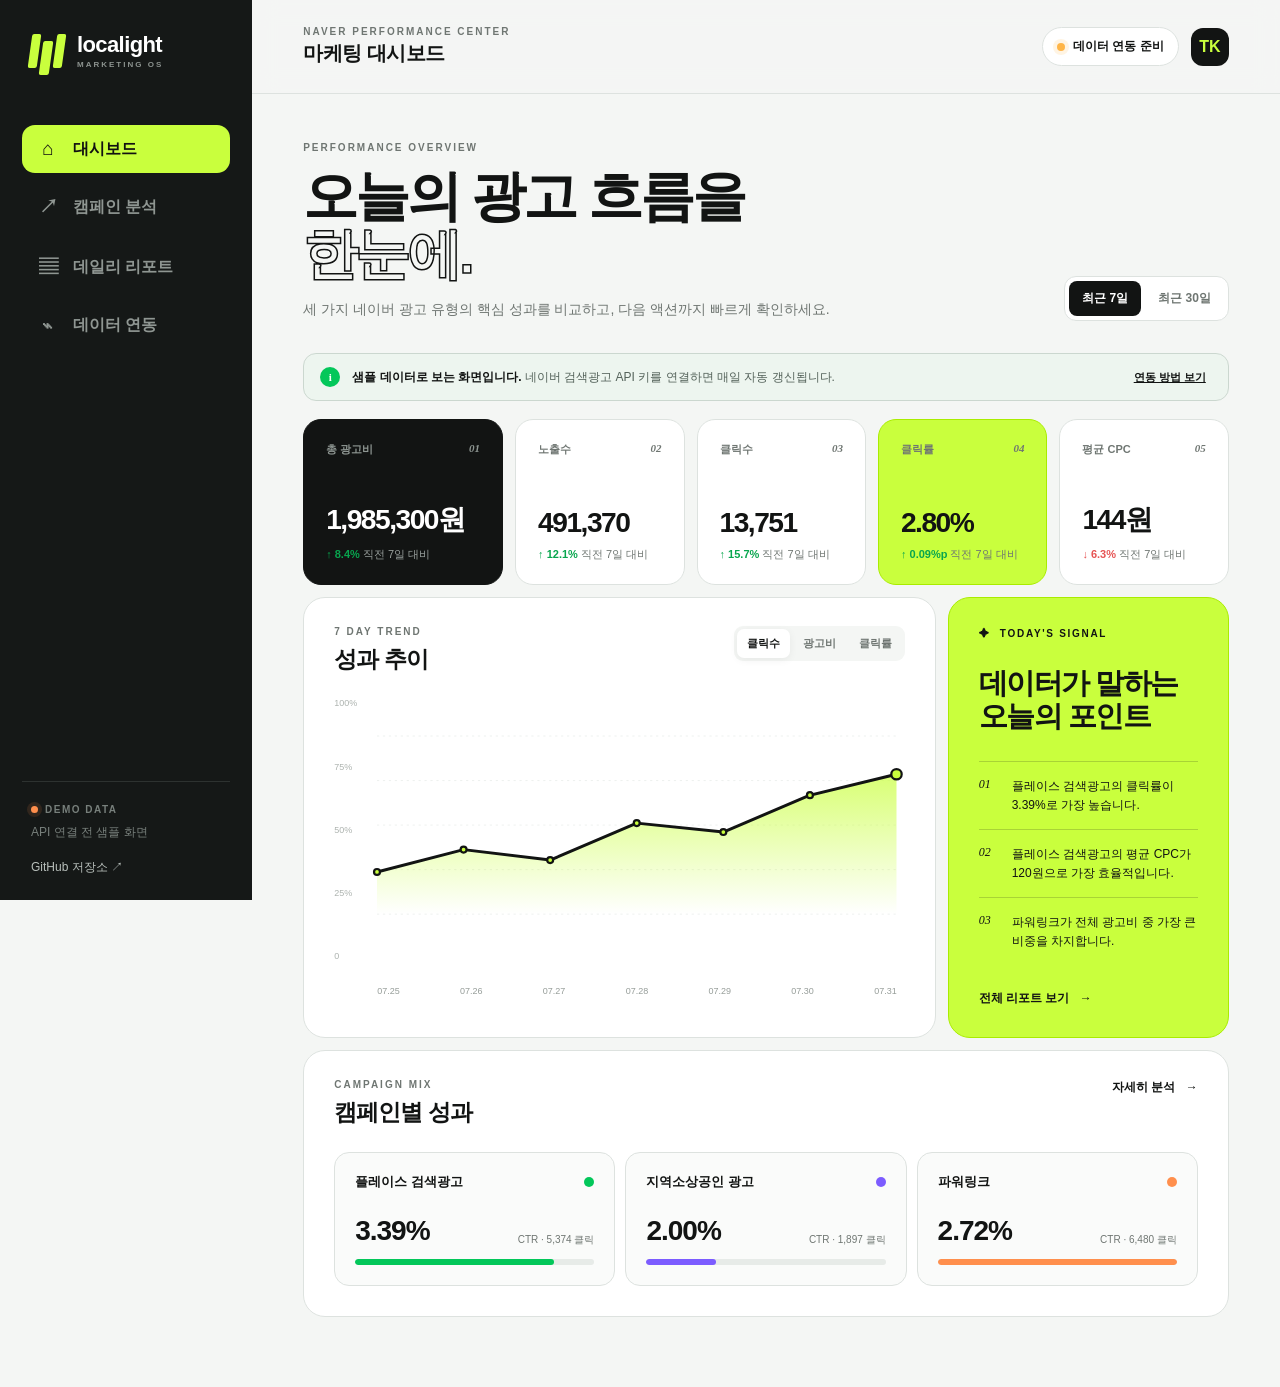
==== legacy-dashboard/index.html @ 64d6b1f2 "chore: deploy dashboard updates" ====
<!doctype html>
<html lang="ko">
<head>
  <meta charset="utf-8">
  <meta name="viewport" content="width=device-width, initial-scale=1">
  <meta name="description" content="네이버 검색광고 성과를 한눈에 분석하는 마케팅 대시보드">
  <title>Localight · 네이버 마케팅 대시보드</title>
  <base href="../">
  <link rel="stylesheet" href="styles.css">
</head>
<body>
  <a class="skip-link" href="#main-content">본문으로 건너뛰기</a>

  <div class="app-shell">
    <aside class="sidebar" aria-label="주요 메뉴">
      <a class="brand" href="#overview" aria-label="Localight 홈">
        <span class="brand-mark" aria-hidden="true"><span></span><span></span><span></span></span>
        <span class="brand-copy">localight<small>MARKETING OS</small></span>
      </a>

      <nav class="main-nav">
        <button class="nav-item is-active" type="button" data-view="overview" aria-current="page">
          <span class="nav-icon" aria-hidden="true">⌂</span><span>대시보드</span>
        </button>
        <button class="nav-item" type="button" data-view="campaigns">
          <span class="nav-icon" aria-hidden="true">↗</span><span>캠페인 분석</span>
        </button>
        <button class="nav-item" type="button" data-view="report">
          <span class="nav-icon" aria-hidden="true">▤</span><span>데일리 리포트</span>
        </button>
        <button class="nav-item" type="button" data-view="connections">
          <span class="nav-icon" aria-hidden="true">⌁</span><span>데이터 연동</span>
        </button>
      </nav>

      <div class="sidebar-footer">
        <div class="demo-badge"><span></span> DEMO DATA</div>
        <p>API 연결 전 샘플 화면</p>
        <a href="https://github.com/taekwonv80/gpttest" target="_blank" rel="noreferrer">GitHub 저장소 ↗</a>
      </div>
    </aside>

    <div class="workspace">
      <header class="topbar">
        <div>
          <p class="eyebrow">NAVER PERFORMANCE CENTER</p>
          <h1 id="page-title">마케팅 대시보드</h1>
        </div>
        <div class="topbar-actions">
          <button class="status-chip" type="button" data-view-link="connections">
            <span class="status-dot"></span> 데이터 연동 준비
          </button>
          <button class="avatar" type="button" aria-label="계정 메뉴">TK</button>
        </div>
      </header>

      <main id="main-content">
        <section class="view is-visible" id="overview" data-view-panel="overview">
          <div class="hero-row">
            <div>
              <p class="section-kicker">PERFORMANCE OVERVIEW</p>
              <h2>오늘의 광고 흐름을<br><em>한눈에.</em></h2>
              <p class="hero-description">세 가지 네이버 광고 유형의 핵심 성과를 비교하고, 다음 액션까지 빠르게 확인하세요.</p>
            </div>
            <div class="period-control" role="group" aria-label="조회 기간">
              <button type="button" class="period-button is-active" data-period="7">최근 7일</button>
              <button type="button" class="period-button" data-period="30">최근 30일</button>
            </div>
          </div>

          <div class="notice-bar" role="status">
            <span class="notice-icon">i</span>
            <p><strong>샘플 데이터로 보는 화면입니다.</strong> 네이버 검색광고 API 키를 연결하면 매일 자동 갱신됩니다.</p>
            <button type="button" data-view-link="connections">연동 방법 보기</button>
          </div>

          <section class="metric-grid" aria-label="핵심 광고 지표">
            <article class="metric-card metric-card--dark">
              <div class="metric-top"><span>총 광고비</span><span class="metric-index">01</span></div>
              <strong id="metric-spend">-</strong>
              <p id="metric-spend-change"></p>
            </article>
            <article class="metric-card">
              <div class="metric-top"><span>노출수</span><span class="metric-index">02</span></div>
              <strong id="metric-impressions">-</strong>
              <p id="metric-impressions-change"></p>
            </article>
            <article class="metric-card">
              <div class="metric-top"><span>클릭수</span><span class="metric-index">03</span></div>
              <strong id="metric-clicks">-</strong>
              <p id="metric-clicks-change"></p>
            </article>
            <article class="metric-card metric-card--accent">
              <div class="metric-top"><span>클릭률</span><span class="metric-index">04</span></div>
              <strong id="metric-ctr">-</strong>
              <p id="metric-ctr-change"></p>
            </article>
            <article class="metric-card">
              <div class="metric-top"><span>평균 CPC</span><span class="metric-index">05</span></div>
              <strong id="metric-cpc">-</strong>
              <p id="metric-cpc-change"></p>
            </article>
          </section>

          <div class="overview-grid">
            <section class="panel trend-panel">
              <div class="panel-heading">
                <div>
                  <p class="section-kicker">7 DAY TREND</p>
                  <h3>성과 추이</h3>
                </div>
                <div class="chart-tabs" role="group" aria-label="차트 지표">
                  <button type="button" class="chart-tab is-active" data-chart-metric="clicks">클릭수</button>
                  <button type="button" class="chart-tab" data-chart-metric="spend">광고비</button>
                  <button type="button" class="chart-tab" data-chart-metric="ctr">클릭률</button>
                </div>
              </div>
              <div class="chart-wrap">
                <div class="chart-scale" aria-hidden="true"><span>100%</span><span>75%</span><span>50%</span><span>25%</span><span>0</span></div>
                <svg id="trend-chart" viewBox="0 0 700 260" role="img" aria-label="최근 7일 클릭수 추이"></svg>
                <div id="chart-labels" class="chart-labels" aria-hidden="true"></div>
              </div>
            </section>

            <aside class="panel insight-panel">
              <div class="insight-label"><span>✦</span> TODAY'S SIGNAL</div>
              <h3>데이터가 말하는<br>오늘의 포인트</h3>
              <div id="insight-list" class="insight-list"></div>
              <button class="text-button" type="button" data-view-link="report">전체 리포트 보기 <span>→</span></button>
            </aside>
          </div>

          <section class="panel campaign-summary">
            <div class="panel-heading">
              <div>
                <p class="section-kicker">CAMPAIGN MIX</p>
                <h3>캠페인별 성과</h3>
              </div>
              <button class="text-button" type="button" data-view-link="campaigns">자세히 분석 <span>→</span></button>
            </div>
            <div id="campaign-cards" class="campaign-cards"></div>
          </section>
        </section>

        <section class="view" id="campaigns" data-view-panel="campaigns" hidden>
          <div class="view-heading">
            <div>
              <p class="section-kicker">CAMPAIGN ANALYSIS</p>
              <h2>광고 유형별 성과</h2>
              <p>같은 기준으로 세 캠페인의 효율을 비교합니다.</p>
            </div>
            <span class="date-range">2026.07.25 — 07.31</span>
          </div>

          <div class="campaign-type-grid">
            <article><span class="type-number">01</span><h3>플레이스 검색광고</h3><p>장소 검색 결과에서 매장 방문 의도가 높은 고객에게 노출됩니다.</p><small>클릭 과금 · CPC</small></article>
            <article><span class="type-number">02</span><h3>지역소상공인 광고</h3><p>사업장 인근 사용자에게 지역 기반으로 매장을 알립니다.</p><small>노출 과금 · 평균 CPC는 참고값</small></article>
            <article><span class="type-number">03</span><h3>파워링크</h3><p>검색 키워드에 맞춰 사이트와 핵심 정보를 노출합니다.</p><small>클릭 과금 · CPC</small></article>
          </div>

          <section class="panel table-panel">
            <div class="panel-heading">
              <div><p class="section-kicker">SIDE BY SIDE</p><h3>핵심 지표 비교</h3></div>
              <span class="demo-badge"><span></span> DEMO DATA</span>
            </div>
            <div class="table-scroll">
              <table>
                <thead><tr><th>캠페인 분류</th><th>광고비</th><th>노출수</th><th>클릭수</th><th>클릭률</th><th>평균 CPC</th></tr></thead>
                <tbody id="campaign-table-body"></tbody>
              </table>
            </div>
            <div class="metric-note"><strong>평균 CPC</strong> = 광고비 ÷ 클릭수. 지역소상공인 광고는 노출 과금형이므로 효율을 판단할 때 노출수와 클릭률을 함께 확인하세요.</div>
          </section>

          <section class="panel efficiency-panel">
            <div class="panel-heading"><div><p class="section-kicker">EFFICIENCY MAP</p><h3>클릭률 vs 평균 CPC</h3></div></div>
            <div id="efficiency-bars" class="efficiency-bars"></div>
          </section>
        </section>

        <section class="view" id="report" data-view-panel="report" hidden>
          <div class="view-heading">
            <div>
              <p class="section-kicker">DAILY BRIEF</p>
              <h2>아침 8시 30분,<br>숫자를 <em>결론으로.</em></h2>
              <p>어제의 성과와 오늘 할 일을 Slack으로 요약합니다.</p>
            </div>
            <div class="report-status"><span></span> 자동 발송 준비</div>
          </div>

          <div class="report-layout">
            <article class="slack-preview" aria-label="Slack 데일리 리포트 미리보기">
              <div class="slack-top">
                <div class="slack-logo">L</div>
                <div><strong>Localight Report</strong><span>앱 · 오전 8:30</span></div>
              </div>
              <div id="report-content" class="report-content"></div>
              <div class="report-actions">
                <button id="copy-report" type="button">리포트 문구 복사</button>
                <span id="copy-feedback" role="status" aria-live="polite"></span>
              </div>
            </article>

            <aside class="report-steps">
              <p class="section-kicker">AUTOMATION FLOW</p>
              <h3>매일 자동으로<br>이렇게 움직입니다.</h3>
              <ol>
                <li><span>01</span><div><strong>데이터 수집</strong><p>네이버 검색광고 API에서 전일 지표를 가져옵니다.</p></div></li>
                <li><span>02</span><div><strong>성과 계산</strong><p>클릭률과 평균 CPC를 일관된 기준으로 계산합니다.</p></div></li>
                <li><span>03</span><div><strong>인사이트 생성</strong><p>검증된 수치만 바탕으로 변화와 주의점을 요약합니다.</p></div></li>
                <li><span>04</span><div><strong>Slack 발송</strong><p>매일 오전 8시 30분 담당 채널로 전달합니다.</p></div></li>
              </ol>
            </aside>
          </div>
        </section>

        <section class="view" id="connections" data-view-panel="connections" hidden>
          <div class="view-heading">
            <div>
              <p class="section-kicker">DATA CONNECTIONS</p>
              <h2>자동화 연결 설계</h2>
              <p>공식 API와 안전한 비밀키 보관을 전제로 단계별로 연결합니다.</p>
            </div>
          </div>

          <div class="connection-grid">
            <article class="connection-card connection-card--primary">
              <div class="connection-head"><span class="connection-icon">N</span><span class="connection-state is-ready">1순위 · 연결 가능</span></div>
              <h3>네이버 검색광고 API</h3>
              <p>세 캠페인의 광고비, 노출수, 클릭수, 클릭률, 평균 CPC를 매일 자동 수집합니다.</p>
              <ul><li>Customer ID</li><li>Access License</li><li>Secret Key</li></ul>
              <a href="https://naver.github.io/searchad-apidoc/" target="_blank" rel="noreferrer">공식 문서 보기 ↗</a>
            </article>
            <article class="connection-card">
              <div class="connection-head"><span class="connection-icon connection-icon--slack">#</span><span class="connection-state">2순위 · 준비</span></div>
              <h3>Slack 데일리 리포트</h3>
              <p>Incoming Webhook을 통해 매일 계산된 리포트를 지정 채널에 자동 전송합니다.</p>
              <ul><li>Webhook URL</li><li>채널 선택</li><li>발송 시각 08:30</li></ul>
              <a href="https://api.slack.com/messaging/webhooks" target="_blank" rel="noreferrer">공식 문서 보기 ↗</a>
            </article>
            <article class="connection-card connection-card--muted">
              <div class="connection-head"><span class="connection-icon">P</span><span class="connection-state is-later">추후 연동</span></div>
              <h3>예약 · 주문 · POS</h3>
              <p>예약/주문 서비스나 POS가 제공하는 공식 API 또는 Webhook이 있을 때 연결합니다.</p>
              <ul><li>예약 유입·신청·취소</li><li>주문 신청수</li><li>매출 데이터</li></ul>
            </article>
            <article class="connection-card connection-card--muted">
              <div class="connection-head"><span class="connection-icon">C</span><span class="connection-state is-later">추후 연동</span></div>
              <h3>콜 트래킹</h3>
              <p>공식 통화 추적 서비스 API를 통해 전화 문의와 광고 성과를 연결합니다.</p>
              <ul><li>스마트콜/추적번호</li><li>통화수·응답률</li><li>캠페인 매칭</li></ul>
            </article>
          </div>

          <div class="scope-note">
            <span>!</span>
            <div><strong>스마트플레이스 내부 통계는 현재 자동화 범위에서 제외합니다.</strong><p>공개 API가 제공되지 않는 플레이스 유입, 리뷰, 유입키워드 등의 데이터는 임의 수집하지 않습니다. 공식 연동 수단이 생기면 추가합니다.</p></div>
          </div>

          <section class="secret-panel">
            <div><p class="section-kicker">SECURITY RULE</p><h3>API 키는 화면에 저장하지 않습니다.</h3></div>
            <p>네이버·Slack 키는 GitHub Secrets 또는 서버 환경변수에만 저장하고, 공개되는 HTML과 JavaScript에는 포함하지 않습니다.</p>
          </section>
        </section>
      </main>
    </div>
  </div>

  <nav class="mobile-nav" aria-label="모바일 주요 메뉴">
    <button class="is-active" type="button" data-view="overview"><span>⌂</span>대시보드</button>
    <button type="button" data-view="campaigns"><span>↗</span>캠페인</button>
    <button type="button" data-view="report"><span>▤</span>리포트</button>
    <button type="button" data-view="connections"><span>⌁</span>연동</button>
  </nav>

  <script src="app.js"></script>
</body>
</html>
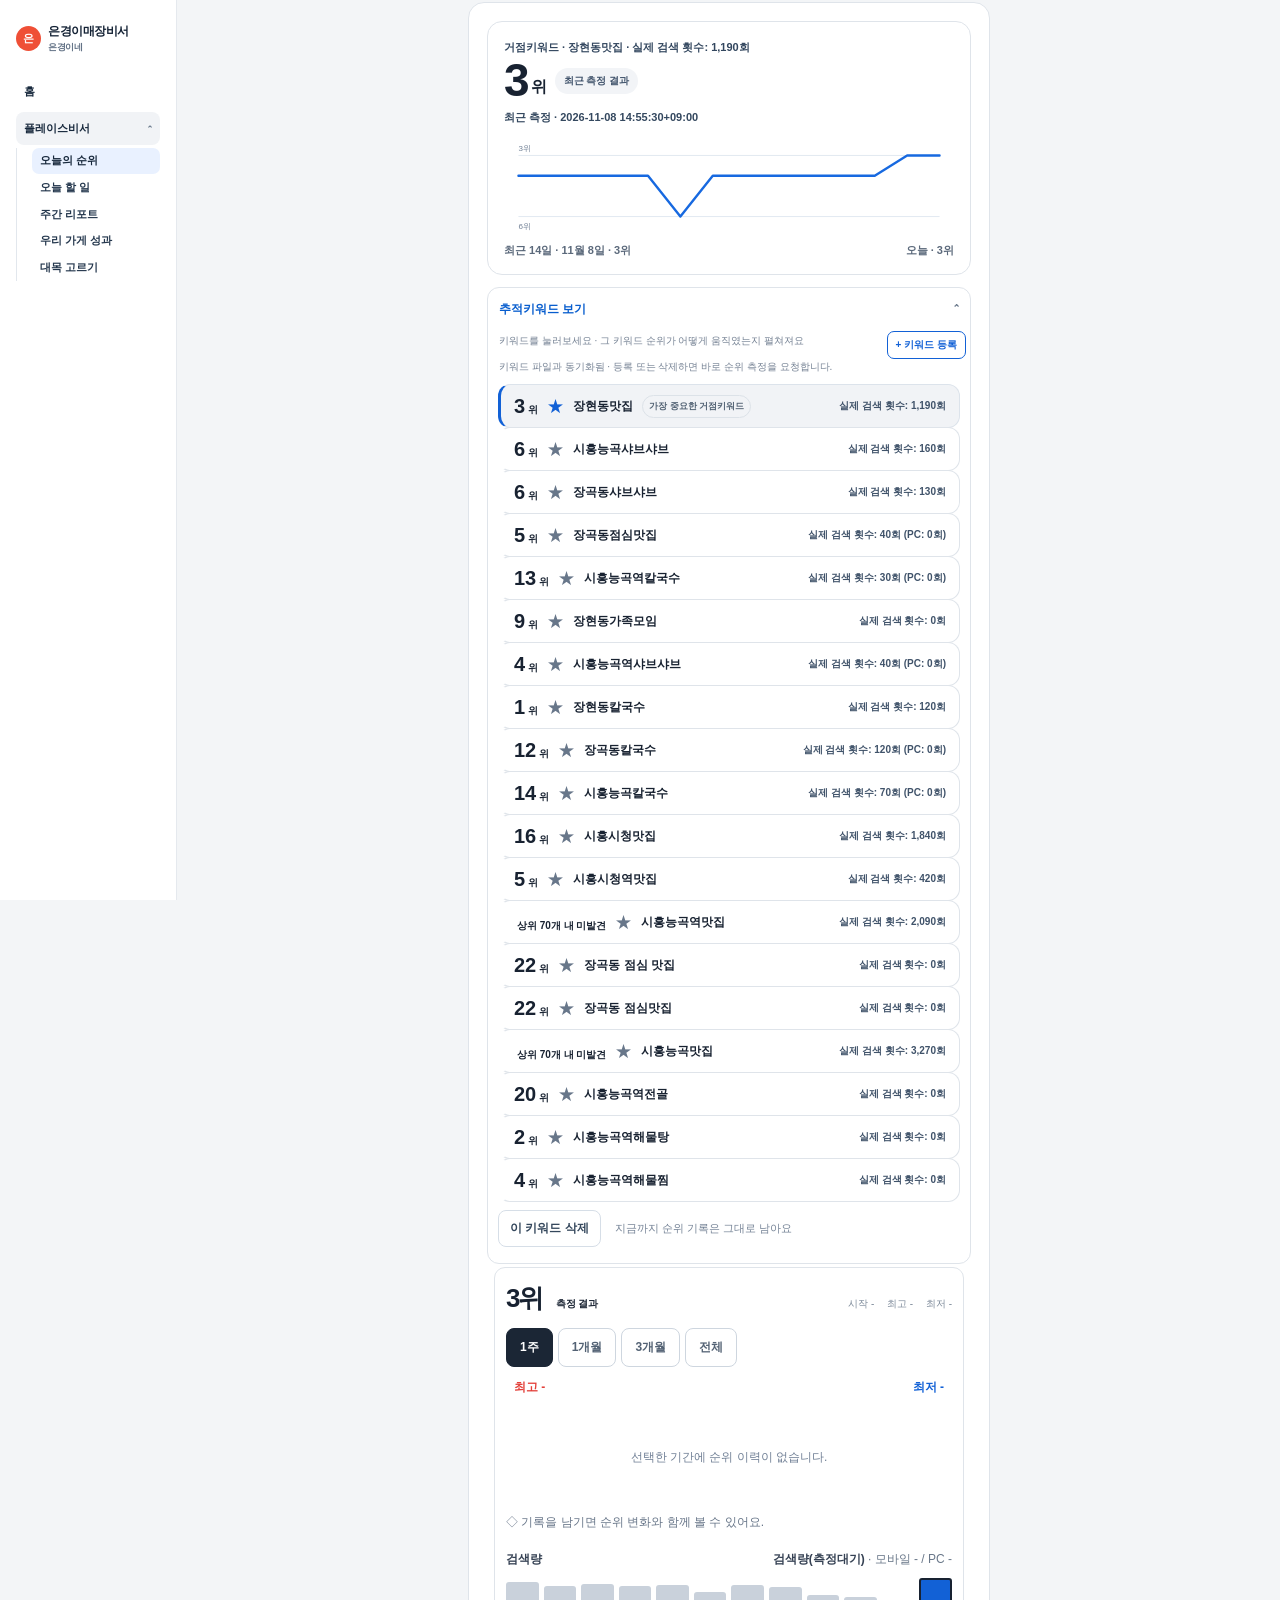
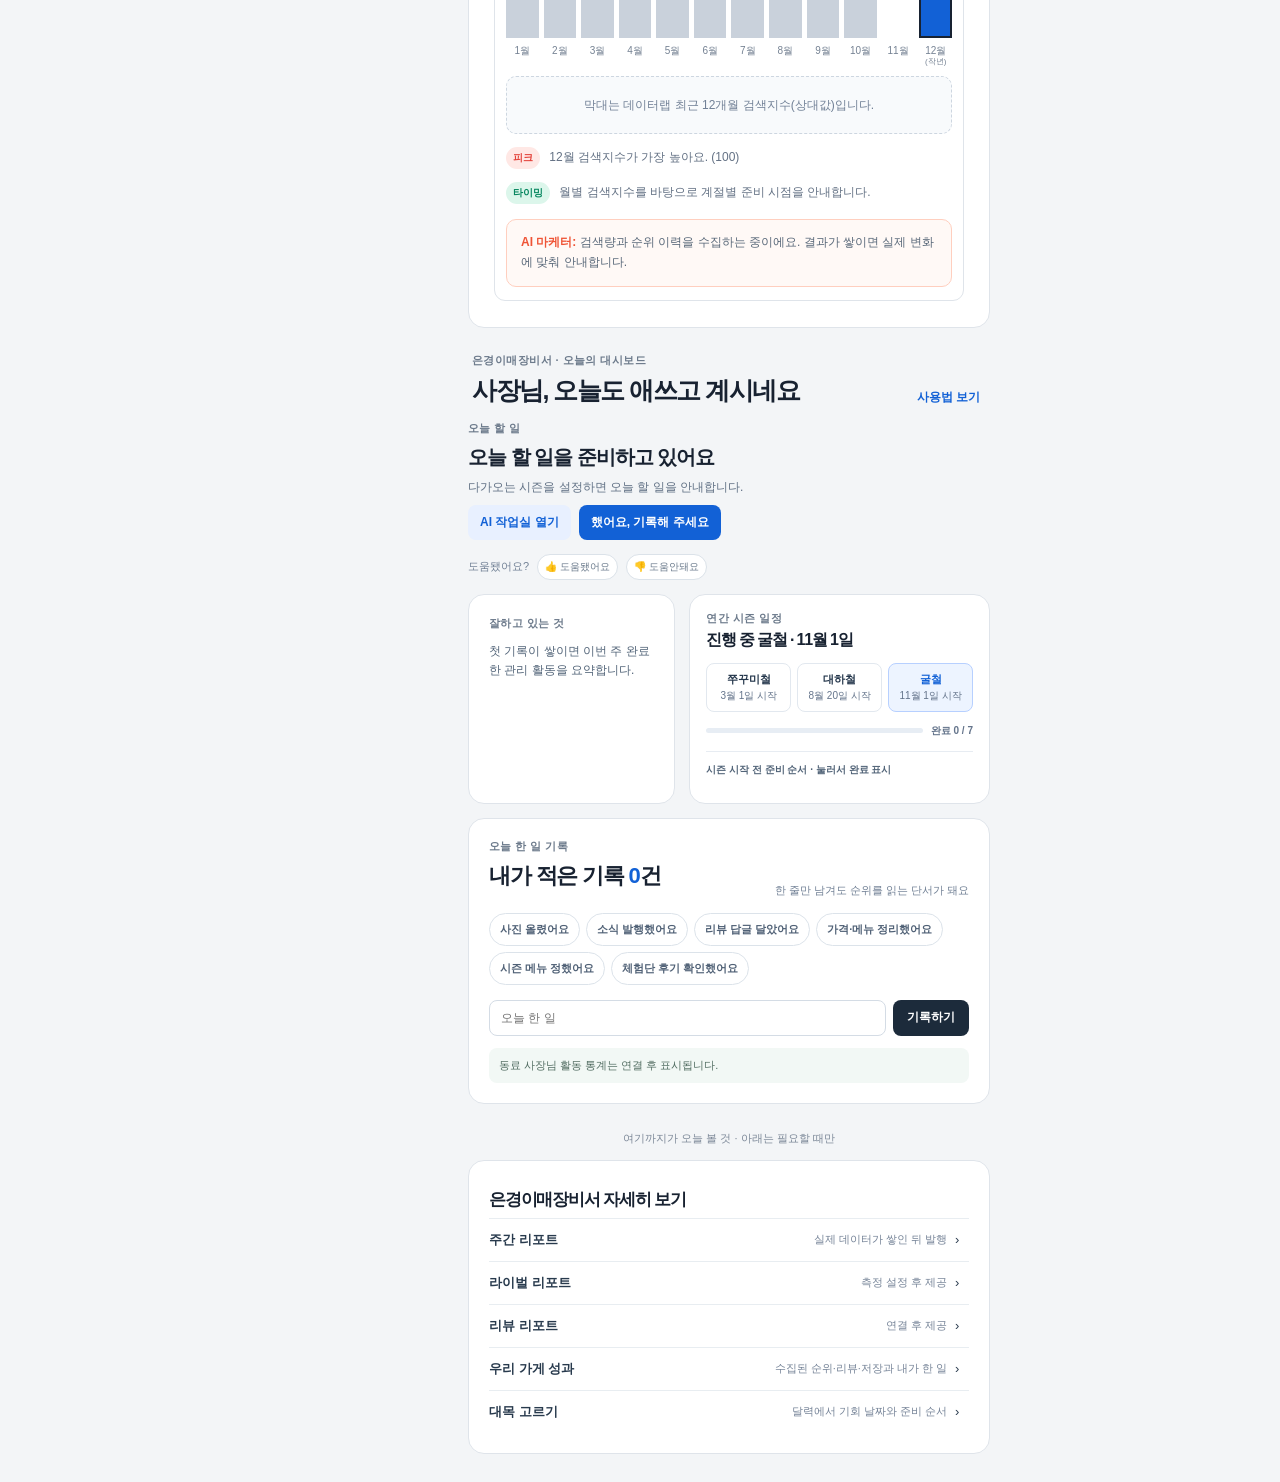
==== commit a74e8bea: "chore: deploy dashboard updates" ====
--- a/legacy-dashboard/index.html
+++ b/legacy-dashboard/index.html
@@ -3,276 +3,180 @@
 <head>
   <meta charset="utf-8">
   <meta name="viewport" content="width=device-width, initial-scale=1">
-  <meta name="description" content="네이버 검색광고 성과를 한눈에 분석하는 마케팅 대시보드">
-  <title>Localight · 네이버 마케팅 대시보드</title>
+  <meta name="description" content="택이네조개전골 장현점 바다를품다 순위 트래커">
+  <title>택이네조개전골 장현점 · 순위 트래커</title>
   <base href="../">
-  <link rel="stylesheet" href="styles.css">
+  <link rel="stylesheet" href="tracker.css">
+  <link rel="stylesheet" href="dashboard.css">
+  <link rel="stylesheet" href="weekly-report.css?v=20261025-weekly-report">
+  <link rel="stylesheet" href="weekly-release.css?v=20261025-weekly-release">
+  <link rel="stylesheet" href="weekly-current-report.css?v=20261025-weekly-current-report">
+  <link rel="stylesheet" href="season-planner.css?v=20261025-season-planner">
+  <link rel="stylesheet" href="season-date-selection.css?v=20261025-season-date-selection">
+  <link rel="stylesheet" href="volume-trend.css?v=20261025-volume-trend">
+  <link rel="stylesheet" href="pending.css">
+  <link rel="stylesheet" href="legacy-dashboard/reference-ui.css?v=20261026-reference-ui">
+  <style>
+    .keyword-row {
+      min-height: 44px;
+      margin: -1px 10px 0;
+      padding: 8px 13px;
+      border: 1px solid var(--line);
+      border-left: 3px solid transparent;
+      border-radius: 12px;
+      background: #fff;
+    }
+    .keyword-row:first-child { margin-top: 0; }
+    .keyword-row.selected {
+      border-color: #dce3eb;
+      border-left-color: var(--blue);
+      background: #f1f3f6;
+    }
+    .keyword-rank { font-size: 20px; }
+    .keyword-rank small { margin-left: 3px; }
+    .star { color: #68778a; font-size: 17px; }
+    .star.selected { color: var(--blue); }
+    .bars i.volume-bar--pending { height: 0 !important; background: transparent; }
+    .bars i.volume-bar--measured { background: #c9d1db; }
+    .bars i.volume-bar--peak { background: var(--blue); }
+    .bars i.volume-bar--current { border: 2px solid var(--ink); }
+    .months small { display: block; font-size: 8px; line-height: 1; }
+    .mission-card {
+      margin-top: 14px;
+      padding: 0;
+      border: 0;
+      border-radius: 0;
+      background: transparent;
+    }
+    .mission-card h2 { margin: 8px 0 7px; font-size: 20px; letter-spacing: -1px; }
+    .mission-card > p:not(.section-label) { font-size: 12px; line-height: 1.55; }
+    .mission-card details {
+      margin-top: 14px;
+      padding: 12px 0;
+      border-top: 1px solid #e5eaf0;
+      border-bottom: 1px solid #e5eaf0;
+    }
+    .mission-card summary { color: #42546a; }
+    .evidence { margin: 10px 0 0; font-size: 11px; }
+    .mission-actions { margin-top: 8px; }
+    .mission-actions a, .mission-actions button { padding: 9px 12px; border-radius: 8px; }
+    .mission-actions .ai-work-button { border: 0; background: #e8f0ff; color: var(--blue); }
+    .mission-actions button.done { background: #009d6c; }
+    .feedback { margin-top: 14px; }
+    #ai-work-dialog { width: min(460px, calc(100% - 32px)); }
+    #ai-work-dialog label { display: block; margin: 14px 0 6px; color: #4d6075; font-size: 12px; font-weight: 800; }
+    #ai-work-input, #ai-work-draft { width: 100%; padding: 10px; border: 1px solid #d7e0e8; border-radius: 8px; font: inherit; font-size: 13px; }
+    #ai-work-draft { min-height: 150px; margin-top: 12px; resize: vertical; line-height: 1.65; }
+    .ai-work-actions { display: flex; gap: 8px; margin-top: 10px; }
+    .ai-work-actions button { padding: 10px 12px; border: 0; border-radius: 8px; background: var(--blue); color: #fff; font-size: 12px; font-weight: 800; cursor: pointer; }
+    .ai-work-actions button:last-child { background: #edf2f7; color: #42546a; }
+    #ai-work-status { min-height: 18px; margin: 10px 0 0; color: #66778b; font-size: 11px; }
+    .season-card { padding: 16px; }
+    .season-card h2 { margin: 4px 0 12px; font-size: 16px; }
+    .season-calendar-list { display: grid; grid-template-columns: repeat(3, 1fr); gap: 6px; margin: 0; padding: 0; list-style: none; }
+    .season-calendar-list li { padding: 8px 5px; border: 1px solid #e2e8ef; border-radius: 8px; color: #64748b; text-align: center; font-size: 10px; }
+    .season-calendar-list b, .season-calendar-list span { display: block; }
+    .season-calendar-list b { margin-bottom: 2px; color: #24364b; font-size: 11px; }
+    .season-calendar-list li.current { border-color: #b7d0ff; background: #edf4ff; }
+    .season-calendar-list li.current b { color: var(--blue); }
+    .season-progress-row { display: flex; align-items: center; gap: 8px; margin-top: 12px; color: #64748b; font-size: 10px; }
+    .season-progress-track { flex: 1; height: 5px; overflow: hidden; border-radius: 99px; background: #e7edf4; }
+    .season-progress-track i { display: block; width: 0; height: 100%; border-radius: inherit; background: var(--blue); transition: width .2s; }
+    .season-stage-guide { margin-top: 13px; padding-top: 11px; border-top: 1px solid #e7ecf2; }
+    .season-stage-guide > p { margin: 0 0 7px; color: #526478; font-size: 10px; font-weight: 800; }
+    .season-stage-list { display: grid; grid-template-columns: repeat(2, minmax(0, 1fr)); gap: 5px 10px; margin: 0; padding: 0; list-style: none; }
+    .season-stage-list li { min-width: 0; }
+    .season-stage-list li:last-child { grid-column: 1 / -1; }
+    .season-stage-item { display: flex; width: 100%; gap: 5px; padding: 0; border: 0; background: transparent; color: #526478; text-align: left; font: inherit; font-size: 10px; line-height: 1.35; cursor: pointer; }
+    .season-stage-item time { color: var(--blue); white-space: nowrap; font-weight: 800; }
+    .season-stage-item span { min-width: 0; }
+    .season-stage-item em { display: block; color: #8a98a8; font-style: normal; font-size: 9px; }
+    .season-stage-item.current span { color: var(--blue); font-weight: 800; }
+    .season-stage-item.done { color: #8a98a8; text-decoration: line-through; }
+    .season-stage-item.done time { color: #6a9f91; }
+  </style>
 </head>
 <body>
-  <a class="skip-link" href="#main-content">본문으로 건너뛰기</a>
+  <main class="tracker-page">
+    <section class="rank-keyword-shell">
+    <section class="rank-card" aria-labelledby="main-keyword">
+      <p class="eyebrow" id="main-keyword">거점키워드 · 장현동맛집 · 검색량(측정대기)</p>
+      <div class="rank-title"><strong>-</strong><span>위</span><em>순위(측정대기)</em></div>
+      <p class="rank-time">GitHub Actions에서 첫 순위를 측정합니다</p>
+      <div class="chart-pending" id="rank-chart-pending">첫 순위 측정 후 최근 14일 추이가 표시됩니다.</div>
+      <div class="date-row"><span>최근 14일 · 순위추이(측정대기)</span><span>오늘 · -</span></div>
+    </section>
+    <details class="keyword-fold" open>
+      <summary>추적키워드 보기 <span>⌃</span></summary>
+      <div class="keyword-tools"><p class="fold-help">키워드를 눌러보세요 · 그 키워드 순위가 어떻게 움직였는지 펼쳐져요</p><button type="button" id="keyword-add-open">+ 키워드 등록</button></div>
+      <p class="fold-help" id="keyword-sync-status" aria-live="polite">키워드 설정을 불러오는 중이에요.</p>
+      <div id="keyword-list"></div>
+      <div class="keyword-delete-line"><button type="button" id="keyword-delete">이 키워드 삭제</button><span>지금까지 순위 기록은 그대로 남아요</span></div>
+    </details>
+      <section class="keyword-panel" aria-label="장현동맛집 순위 상세">
+        <div class="panel-heading"><strong>순위(측정대기) <small>첫 수집 후 표시</small></strong><p>시작 -　 최고 -　 최저 -</p></div>
+        <div class="range-tabs" role="tablist" aria-label="순위 기간"><button class="active" data-period="1주" role="tab" aria-selected="true">1주</button><button data-period="1개월" role="tab">1개월</button><button data-period="3개월" role="tab">3개월</button><button data-period="전체" role="tab">전체</button></div>
+        <div class="chart-notes"><b id="peak-note">최고 -</b><span id="low-note">최저 -</span></div>
+        <div class="chart-pending detail-pending" id="detail-chart-pending">첫 순위 측정 후 기간별 추이가 표시됩니다.</div>
+        <p class="record-note">◇ 기록을 남기면 순위 변화와 함께 볼 수 있어요.</p>
+        <section class="search-volume"><div class="volume-head"><b>검색량</b><span><strong>검색량(측정대기)</strong> · 모바일 - / PC -</span></div><div class="bars" id="volume-bars" aria-label="최근 12개월 검색지수 추이"></div><div class="months" id="volume-months" aria-hidden="true"></div><div class="volume-pending">막대는 최근 12개월 검색지수(상대값)입니다.</div></section>
+        <p class="insight" id="volume-peak"><b>피크</b> 월별 검색지수 수집 후 표시됩니다.</p><p class="insight" id="volume-timing"><b class="mint">타이밍</b> 시즌 타이밍은 수집된 검색지수를 기준으로 안내합니다.</p><p class="ai-note"><b>AI 마케터:</b> 검색량과 순위 이력을 수집하는 중이에요. 결과가 쌓이면 실제 변화에 맞춰 안내합니다.</p>
+      </section>
+    </section>
 
-  <div class="app-shell">
-    <aside class="sidebar" aria-label="주요 메뉴">
-      <a class="brand" href="#overview" aria-label="Localight 홈">
-        <span class="brand-mark" aria-hidden="true"><span></span><span></span><span></span></span>
-        <span class="brand-copy">localight<small>MARKETING OS</small></span>
-      </a>
+    <section class="today-title"><div><p>은경이매장비서 · 오늘의 대시보드</p><h1>사장님, 오늘도 애쓰고 계시네요</h1></div><button type="button" class="text-button" id="guide-open">사용법 보기</button></section>
 
-      <nav class="main-nav">
-        <button class="nav-item is-active" type="button" data-view="overview" aria-current="page">
-          <span class="nav-icon" aria-hidden="true">⌂</span><span>대시보드</span>
-        </button>
-        <button class="nav-item" type="button" data-view="campaigns">
-          <span class="nav-icon" aria-hidden="true">↗</span><span>캠페인 분석</span>
-        </button>
-        <button class="nav-item" type="button" data-view="report">
-          <span class="nav-icon" aria-hidden="true">▤</span><span>데일리 리포트</span>
-        </button>
-        <button class="nav-item" type="button" data-view="connections">
-          <span class="nav-icon" aria-hidden="true">⌁</span><span>데이터 연동</span>
-        </button>
-      </nav>
+    <section class="mission-card" id="mission">
+      <p class="section-label">오늘 할 일</p><h2 id="mission-title">오늘 할 일을 준비하고 있어요</h2><p id="mission-summary">시즌 정보를 확인하는 중입니다.</p>
+      <details id="mission-evidence-details" open><summary>근거 보기 <span>자세히</span></summary><div class="evidence" id="mission-evidence"></div></details>
+      <div class="mission-actions"><button type="button" class="ai-work-button" id="ai-work-open">AI 작업실 열기</button><button type="button" id="mission-done" disabled>했어요, 기록해 주세요</button></div>
+      <div class="feedback"><span>도움됐어요?</span><button type="button" data-feedback="good">👍 도움됐어요</button><button type="button" data-feedback="bad">👎 도움안돼요</button></div>
+    </section>
 
-      <div class="sidebar-footer">
-        <div class="demo-badge"><span></span> DEMO DATA</div>
-        <p>API 연결 전 샘플 화면</p>
-        <a href="https://github.com/taekwonv80/gpttest" target="_blank" rel="noreferrer">GitHub 저장소 ↗</a>
-      </div>
-    </aside>
+    <section class="summary-grid">
+      <article class="doing-well"><p class="section-label">잘하고 있는 것</p><p>첫 기록이 쌓이면 이번 주 완료한 관리 활동을 요약합니다.</p></article>
+      <article class="season-card" id="season-guide"><p class="section-label">연간 시즌 일정</p><h2 id="season-guide-title">다가오는 시즌을 확인하고 있어요</h2><ul class="season-calendar-list" id="season-calendar-list" aria-label="연간 제철 일정"></ul><div class="season-progress-row"><div class="season-progress-track" role="progressbar" aria-label="시즌 준비 완료" aria-valuemin="0" aria-valuemax="7" aria-valuenow="0"><i id="season-progress"></i></div><b id="season-count">완료 0 / 7</b></div><div class="season-stage-guide"><p>시즌 시작 전 준비 순서 · 눌러서 완료 표시</p><ol class="season-stage-list" id="season-stage-list"></ol></div></article>
+    </section>
 
-    <div class="workspace">
-      <header class="topbar">
-        <div>
-          <p class="eyebrow">NAVER PERFORMANCE CENTER</p>
-          <h1 id="page-title">마케팅 대시보드</h1>
-        </div>
-        <div class="topbar-actions">
-          <button class="status-chip" type="button" data-view-link="connections">
-            <span class="status-dot"></span> 데이터 연동 준비
-          </button>
-          <button class="avatar" type="button" aria-label="계정 메뉴">TK</button>
-        </div>
-      </header>
+    <section class="quick-log" id="quick-log"><div class="quick-log__head"><div><p class="section-label">오늘 한 일 기록</p><h2>내가 적은 기록 <b id="log-count">0</b>건</h2></div><p>한 줄만 남겨도 순위를 읽는 단서가 돼요</p></div><div class="log-chips" role="group" aria-label="빠른 기록"><button type="button">사진 올렸어요</button><button type="button">소식 발행했어요</button><button type="button">리뷰 답글 달았어요</button><button type="button">가격·메뉴 정리했어요</button><button type="button">시즌 메뉴 정했어요</button><button type="button">체험단 후기 확인했어요</button></div><div class="log-entry"><input id="log-input" type="text" placeholder="오늘 한 일"><button type="button" id="log-submit">기록하기</button></div><ul id="log-list"></ul><p class="community-note">동료 사장님 활동 통계는 연결 후 표시됩니다.</p></section>
 
-      <main id="main-content">
-        <section class="view is-visible" id="overview" data-view-panel="overview">
-          <div class="hero-row">
-            <div>
-              <p class="section-kicker">PERFORMANCE OVERVIEW</p>
-              <h2>오늘의 광고 흐름을<br><em>한눈에.</em></h2>
-              <p class="hero-description">세 가지 네이버 광고 유형의 핵심 성과를 비교하고, 다음 액션까지 빠르게 확인하세요.</p>
-            </div>
-            <div class="period-control" role="group" aria-label="조회 기간">
-              <button type="button" class="period-button is-active" data-period="7">최근 7일</button>
-              <button type="button" class="period-button" data-period="30">최근 30일</button>
-            </div>
-          </div>
+    <section class="performance-page" id="performance" aria-labelledby="performance-title">
+      <a class="performance-back" href="#main-keyword">‹ 은경이매장비서</a>
+      <div class="performance-heading"><div><h1 id="performance-title">우리 가게 성과</h1><p id="performance-range-copy">최근 30일</p></div><label>기간 <select id="performance-period" aria-label="성과 조회 기간"><option value="recent30" selected>최근 30일</option><option value="previous-month">지난달</option><option value="current-month">이번 달</option></select></label></div>
+      <div class="performance-summary"><article><b>평균 순위</b><strong id="performance-average">-</strong></article><article><b>새 리뷰</b><strong id="performance-reviews">집계 대기</strong><em id="performance-review-note"></em></article></div>
+      <section class="performance-card performance-rank-card"><div class="performance-card-heading"><div><h2>순위와 내가 한 일</h2><p id="performance-keyword-copy">순위 이력을 불러오는 중이에요.</p></div><a href="#main-keyword">키워드별 ›</a></div><div class="performance-rank-chart" id="performance-rank-chart" aria-live="polite"></div><p class="performance-chart-note" id="performance-chart-note">순위와 기록이 쌓이면 함께 표시됩니다.</p></section>
+      <section class="performance-card performance-activity-card"><h2><span id="performance-activity-period">최근 30일</span> 한 일</h2><p>「오늘 기록」, 「했어요」, AI 작업실에서 한 일을 모았어요</p><ol id="performance-activity-list"></ol><button type="button" id="performance-activity-toggle" hidden></button></section>
+    </section>
 
-          <div class="notice-bar" role="status">
-            <span class="notice-icon">i</span>
-            <p><strong>샘플 데이터로 보는 화면입니다.</strong> 네이버 검색광고 API 키를 연결하면 매일 자동 갱신됩니다.</p>
-            <button type="button" data-view-link="connections">연동 방법 보기</button>
-          </div>
+    <section class="weekly-report-page" id="weekly" aria-labelledby="weekly-report-title">
+      <a class="weekly-report-back" href="#main-keyword">‹ 은경이매장비서</a>
+      <h1 id="weekly-report-title">리포트</h1>
+      <nav class="report-tabs" aria-label="리포트 종류"><button type="button" class="selected" aria-current="page">주간 리포트</button><button type="button" disabled>라이벌 리포트</button><button type="button" disabled>리뷰 리포트</button><button type="button" disabled>광고 리포트</button></nav>
+      <p class="weekly-report-intro">이번 주 가게 흐름을 실제 기록으로 정리했어요</p>
+      <article class="weekly-release-card" id="weekly-release-card"><b>이번 주 리포트</b><span id="weekly-release-date">발행일을 계산 중이에요</span></article>
+      <button type="button" class="weekly-previous-link" id="weekly-previous-link" hidden><b id="weekly-previous-title">지난 리포트</b><span>이번 주 리포트 보기 ›</span></button>
+      <div id="weekly-report-detail" hidden><article class="weekly-summary-card"><p class="weekly-report-meta"><span id="weekly-place-name">은경이네</span><b id="weekly-range">기간을 불러오는 중</b></p><h2 id="weekly-headline">지난주 데이터를 정리하고 있어요</h2><div class="weekly-review-metric"><strong id="weekly-review-change">-</strong><span id="weekly-review-detail">리뷰 수집 자료를 불러오는 중이에요</span></div><div class="weekly-bars"><p><span>지난주</span><b id="weekly-current-count">-</b></p><i><em id="weekly-current-bar"></em></i><p><span>지난 2주 평균</span><b id="weekly-average-count">-</b></p><i class="outline"><em id="weekly-average-bar"></em></i></div><p id="weekly-comparison-copy" class="weekly-comparison-copy"></p></article>
+      <article class="weekly-task-card"><p><i>✎</i><b>이번 주 할 일</b></p><h2 id="weekly-task-title">이번 주 데이터를 확인해 주세요.</h2><div class="weekly-task-compare"><span>지난주 <b id="weekly-task-previous">-</b></span><span>지난 2주 평균 <b id="weekly-task-average">-</b></span></div><p id="weekly-task-note"></p><details><summary>근거 보기</summary><p id="weekly-task-evidence"></p></details></article>
+      <section class="weekly-detail-card"><div><strong id="weekly-detail-reviews">-</strong><span>새 리뷰</span></div><div><strong id="weekly-detail-reservations">-</strong><span>예약 신청 · 완료</span></div></section></div>
+      <section class="weekly-history-card"><h2>지난 리포트</h2><div id="weekly-history-list"></div></section>
+    </section>
 
-          <section class="metric-grid" aria-label="핵심 광고 지표">
-            <article class="metric-card metric-card--dark">
-              <div class="metric-top"><span>총 광고비</span><span class="metric-index">01</span></div>
-              <strong id="metric-spend">-</strong>
-              <p id="metric-spend-change"></p>
-            </article>
-            <article class="metric-card">
-              <div class="metric-top"><span>노출수</span><span class="metric-index">02</span></div>
-              <strong id="metric-impressions">-</strong>
-              <p id="metric-impressions-change"></p>
-            </article>
-            <article class="metric-card">
-              <div class="metric-top"><span>클릭수</span><span class="metric-index">03</span></div>
-              <strong id="metric-clicks">-</strong>
-              <p id="metric-clicks-change"></p>
-            </article>
-            <article class="metric-card metric-card--accent">
-              <div class="metric-top"><span>클릭률</span><span class="metric-index">04</span></div>
-              <strong id="metric-ctr">-</strong>
-              <p id="metric-ctr-change"></p>
-            </article>
-            <article class="metric-card">
-              <div class="metric-top"><span>평균 CPC</span><span class="metric-index">05</span></div>
-              <strong id="metric-cpc">-</strong>
-              <p id="metric-cpc-change"></p>
-            </article>
-          </section>
+    <section class="season-planner-page" id="season" aria-labelledby="season-planner-title">
+      <a class="season-planner-back" href="#main-keyword">‹ 주간 리포트</a>
+      <div class="season-planner-heading"><div><p>🍂</p><h1 id="season-planner-title">대목 고르기</h1><span id="season-planner-subtitle">시즌 정보를 불러오는 중이에요</span></div><select id="season-month" aria-label="대목 달 선택"></select></div>
+      <div class="season-planner-stats"><article><b>이번 달 기회</b><strong id="season-opportunity-count">-</strong></article><article><b>준비 끝</b><strong id="season-complete-count">-</strong></article><article><b>지금 할 일</b><strong id="season-now-count">-</strong></article></div>
+      <section class="season-calendar-card"><h2 id="season-calendar-title">-</h2><p class="season-calendar-legend">□ 수요 오름　□ 준비　□ 글　□ 동네</p><div class="season-weekdays"><span>월</span><span>화</span><span>수</span><span>목</span><span>금</span><span>토</span><span>일</span></div><div class="season-month-grid" id="season-month-grid"></div><p>날짜를 누르면 그날 할 일이 아래에 펼쳐져요 · 시즌 기회는 설정된 일정 기준이에요</p></section>
+      <section class="season-focus-card" id="season-focus-card"><p id="season-focus-badge">준비 일정</p><h2 id="season-focus-title">시즌을 고르는 중이에요</h2><p id="season-focus-copy"></p><ol id="season-focus-stages"></ol><button type="button" id="season-focus-action" hidden></button></section>
+      <section class="season-other-card"><h2>우리 동네 이런 기회도</h2><div id="season-other-list"></div></section>
+      <section class="season-settings-card"><div><h2>내 시즌 설정</h2><a href="#season-guide">설정 바꾸기 ›</a></div><dl><dt>업종</dt><dd id="season-setting-industry">-</dd><dt>시즌</dt><dd id="season-setting-seasons">-</dd><dt>내 플레이스</dt><dd id="season-place-data">이번 달 데이터를 불러오는 중이에요</dd></dl></section>
+    </section>
 
-          <div class="overview-grid">
-            <section class="panel trend-panel">
-              <div class="panel-heading">
-                <div>
-                  <p class="section-kicker">7 DAY TREND</p>
-                  <h3>성과 추이</h3>
-                </div>
-                <div class="chart-tabs" role="group" aria-label="차트 지표">
-                  <button type="button" class="chart-tab is-active" data-chart-metric="clicks">클릭수</button>
-                  <button type="button" class="chart-tab" data-chart-metric="spend">광고비</button>
-                  <button type="button" class="chart-tab" data-chart-metric="ctr">클릭률</button>
-                </div>
-              </div>
-              <div class="chart-wrap">
-                <div class="chart-scale" aria-hidden="true"><span>100%</span><span>75%</span><span>50%</span><span>25%</span><span>0</span></div>
-                <svg id="trend-chart" viewBox="0 0 700 260" role="img" aria-label="최근 7일 클릭수 추이"></svg>
-                <div id="chart-labels" class="chart-labels" aria-hidden="true"></div>
-              </div>
-            </section>
-
-            <aside class="panel insight-panel">
-              <div class="insight-label"><span>✦</span> TODAY'S SIGNAL</div>
-              <h3>데이터가 말하는<br>오늘의 포인트</h3>
-              <div id="insight-list" class="insight-list"></div>
-              <button class="text-button" type="button" data-view-link="report">전체 리포트 보기 <span>→</span></button>
-            </aside>
-          </div>
-
-          <section class="panel campaign-summary">
-            <div class="panel-heading">
-              <div>
-                <p class="section-kicker">CAMPAIGN MIX</p>
-                <h3>캠페인별 성과</h3>
-              </div>
-              <button class="text-button" type="button" data-view-link="campaigns">자세히 분석 <span>→</span></button>
-            </div>
-            <div id="campaign-cards" class="campaign-cards"></div>
-          </section>
-        </section>
-
-        <section class="view" id="campaigns" data-view-panel="campaigns" hidden>
-          <div class="view-heading">
-            <div>
-              <p class="section-kicker">CAMPAIGN ANALYSIS</p>
-              <h2>광고 유형별 성과</h2>
-              <p>같은 기준으로 세 캠페인의 효율을 비교합니다.</p>
-            </div>
-            <span class="date-range">2026.07.25 — 07.31</span>
-          </div>
-
-          <div class="campaign-type-grid">
-            <article><span class="type-number">01</span><h3>플레이스 검색광고</h3><p>장소 검색 결과에서 매장 방문 의도가 높은 고객에게 노출됩니다.</p><small>클릭 과금 · CPC</small></article>
-            <article><span class="type-number">02</span><h3>지역소상공인 광고</h3><p>사업장 인근 사용자에게 지역 기반으로 매장을 알립니다.</p><small>노출 과금 · 평균 CPC는 참고값</small></article>
-            <article><span class="type-number">03</span><h3>파워링크</h3><p>검색 키워드에 맞춰 사이트와 핵심 정보를 노출합니다.</p><small>클릭 과금 · CPC</small></article>
-          </div>
-
-          <section class="panel table-panel">
-            <div class="panel-heading">
-              <div><p class="section-kicker">SIDE BY SIDE</p><h3>핵심 지표 비교</h3></div>
-              <span class="demo-badge"><span></span> DEMO DATA</span>
-            </div>
-            <div class="table-scroll">
-              <table>
-                <thead><tr><th>캠페인 분류</th><th>광고비</th><th>노출수</th><th>클릭수</th><th>클릭률</th><th>평균 CPC</th></tr></thead>
-                <tbody id="campaign-table-body"></tbody>
-              </table>
-            </div>
-            <div class="metric-note"><strong>평균 CPC</strong> = 광고비 ÷ 클릭수. 지역소상공인 광고는 노출 과금형이므로 효율을 판단할 때 노출수와 클릭률을 함께 확인하세요.</div>
-          </section>
-
-          <section class="panel efficiency-panel">
-            <div class="panel-heading"><div><p class="section-kicker">EFFICIENCY MAP</p><h3>클릭률 vs 평균 CPC</h3></div></div>
-            <div id="efficiency-bars" class="efficiency-bars"></div>
-          </section>
-        </section>
-
-        <section class="view" id="report" data-view-panel="report" hidden>
-          <div class="view-heading">
-            <div>
-              <p class="section-kicker">DAILY BRIEF</p>
-              <h2>아침 8시 30분,<br>숫자를 <em>결론으로.</em></h2>
-              <p>어제의 성과와 오늘 할 일을 Slack으로 요약합니다.</p>
-            </div>
-            <div class="report-status"><span></span> 자동 발송 준비</div>
-          </div>
-
-          <div class="report-layout">
-            <article class="slack-preview" aria-label="Slack 데일리 리포트 미리보기">
-              <div class="slack-top">
-                <div class="slack-logo">L</div>
-                <div><strong>Localight Report</strong><span>앱 · 오전 8:30</span></div>
-              </div>
-              <div id="report-content" class="report-content"></div>
-              <div class="report-actions">
-                <button id="copy-report" type="button">리포트 문구 복사</button>
-                <span id="copy-feedback" role="status" aria-live="polite"></span>
-              </div>
-            </article>
-
-            <aside class="report-steps">
-              <p class="section-kicker">AUTOMATION FLOW</p>
-              <h3>매일 자동으로<br>이렇게 움직입니다.</h3>
-              <ol>
-                <li><span>01</span><div><strong>데이터 수집</strong><p>네이버 검색광고 API에서 전일 지표를 가져옵니다.</p></div></li>
-                <li><span>02</span><div><strong>성과 계산</strong><p>클릭률과 평균 CPC를 일관된 기준으로 계산합니다.</p></div></li>
-                <li><span>03</span><div><strong>인사이트 생성</strong><p>검증된 수치만 바탕으로 변화와 주의점을 요약합니다.</p></div></li>
-                <li><span>04</span><div><strong>Slack 발송</strong><p>매일 오전 8시 30분 담당 채널로 전달합니다.</p></div></li>
-              </ol>
-            </aside>
-          </div>
-        </section>
-
-        <section class="view" id="connections" data-view-panel="connections" hidden>
-          <div class="view-heading">
-            <div>
-              <p class="section-kicker">DATA CONNECTIONS</p>
-              <h2>자동화 연결 설계</h2>
-              <p>공식 API와 안전한 비밀키 보관을 전제로 단계별로 연결합니다.</p>
-            </div>
-          </div>
-
-          <div class="connection-grid">
-            <article class="connection-card connection-card--primary">
-              <div class="connection-head"><span class="connection-icon">N</span><span class="connection-state is-ready">1순위 · 연결 가능</span></div>
-              <h3>네이버 검색광고 API</h3>
-              <p>세 캠페인의 광고비, 노출수, 클릭수, 클릭률, 평균 CPC를 매일 자동 수집합니다.</p>
-              <ul><li>Customer ID</li><li>Access License</li><li>Secret Key</li></ul>
-              <a href="https://naver.github.io/searchad-apidoc/" target="_blank" rel="noreferrer">공식 문서 보기 ↗</a>
-            </article>
-            <article class="connection-card">
-              <div class="connection-head"><span class="connection-icon connection-icon--slack">#</span><span class="connection-state">2순위 · 준비</span></div>
-              <h3>Slack 데일리 리포트</h3>
-              <p>Incoming Webhook을 통해 매일 계산된 리포트를 지정 채널에 자동 전송합니다.</p>
-              <ul><li>Webhook URL</li><li>채널 선택</li><li>발송 시각 08:30</li></ul>
-              <a href="https://api.slack.com/messaging/webhooks" target="_blank" rel="noreferrer">공식 문서 보기 ↗</a>
-            </article>
-            <article class="connection-card connection-card--muted">
-              <div class="connection-head"><span class="connection-icon">P</span><span class="connection-state is-later">추후 연동</span></div>
-              <h3>예약 · 주문 · POS</h3>
-              <p>예약/주문 서비스나 POS가 제공하는 공식 API 또는 Webhook이 있을 때 연결합니다.</p>
-              <ul><li>예약 유입·신청·취소</li><li>주문 신청수</li><li>매출 데이터</li></ul>
-            </article>
-            <article class="connection-card connection-card--muted">
-              <div class="connection-head"><span class="connection-icon">C</span><span class="connection-state is-later">추후 연동</span></div>
-              <h3>콜 트래킹</h3>
-              <p>공식 통화 추적 서비스 API를 통해 전화 문의와 광고 성과를 연결합니다.</p>
-              <ul><li>스마트콜/추적번호</li><li>통화수·응답률</li><li>캠페인 매칭</li></ul>
-            </article>
-          </div>
-
-          <div class="scope-note">
-            <span>!</span>
-            <div><strong>스마트플레이스 내부 통계는 현재 자동화 범위에서 제외합니다.</strong><p>공개 API가 제공되지 않는 플레이스 유입, 리뷰, 유입키워드 등의 데이터는 임의 수집하지 않습니다. 공식 연동 수단이 생기면 추가합니다.</p></div>
-          </div>
-
-          <section class="secret-panel">
-            <div><p class="section-kicker">SECURITY RULE</p><h3>API 키는 화면에 저장하지 않습니다.</h3></div>
-            <p>네이버·Slack 키는 GitHub Secrets 또는 서버 환경변수에만 저장하고, 공개되는 HTML과 JavaScript에는 포함하지 않습니다.</p>
-          </section>
-        </section>
-      </main>
-    </div>
-  </div>
-
-  <nav class="mobile-nav" aria-label="모바일 주요 메뉴">
-    <button class="is-active" type="button" data-view="overview"><span>⌂</span>대시보드</button>
-    <button type="button" data-view="campaigns"><span>↗</span>캠페인</button>
-    <button type="button" data-view="report"><span>▤</span>리포트</button>
-    <button type="button" data-view="connections"><span>⌁</span>연동</button>
-  </nav>
-
-  <script src="app.js"></script>
+    <p class="more-label">여기까지가 오늘 볼 것 · 아래는 필요할 때만</p><section class="more-links" id="reports"><h2>은경이매장비서 자세히 보기</h2><a href="#weekly"><b>주간 리포트</b><span>실제 데이터가 쌓인 뒤 발행</span>›</a><a href="#rival"><b>라이벌 리포트</b><span>측정 설정 후 제공</span>›</a><a href="#review"><b>리뷰 리포트</b><span>연결 후 제공</span>›</a><a href="#performance"><b>우리 가게 성과</b><span>수집된 순위·리뷰·저장과 내가 한 일</span>›</a><a href="#season"><b>대목 고르기</b><span>달력에서 기회 날짜와 준비 순서</span>›</a></section>
+  </main>
+  <aside class="side-nav"><div class="side-nav-brand"><span aria-hidden="true">은</span><strong>은경이매장비서<br><small>은경이네</small></strong></div><p class="side-nav-home">홈</p><p class="side-nav-group">플레이스비서 <span aria-hidden="true">⌃</span></p><nav class="side-nav-menu" aria-label="플레이스비서 메뉴"><a href="#main-keyword">오늘의 순위</a><a href="#mission">오늘 할 일</a><a href="#weekly">주간 리포트</a><a href="#performance">우리 가게 성과</a><a href="#season">대목 고르기</a></nav></aside>
+  <dialog id="guide-dialog"><button class="dialog-close" aria-label="닫기">×</button><p class="section-label">사용 방법</p><h2>측정 결과를 확인해 보세요.</h2><ol><li>오늘 순위를 확인해요.</li><li>오늘 할 일 하나를 해요.</li><li>한 줄로 기록을 남겨요.</li></ol></dialog>
+  <dialog id="ai-work-dialog"><button class="dialog-close" aria-label="닫기">×</button><p class="section-label">AI 작업실</p><h2 id="ai-work-title">AI 초안 만들기</h2><p class="dialog-copy" id="ai-work-copy-description">매장 상황을 적으면 바로 쓸 수 있는 초안을 만듭니다.</p><label id="ai-work-label" for="ai-work-input">요청 내용</label><input id="ai-work-input" maxlength="500" autocomplete="off"><div class="ai-work-actions"><button type="button" id="ai-work-generate">AI로 만들기</button><button type="button" id="ai-work-copy" disabled>복사하기</button></div><textarea id="ai-work-draft" readonly aria-label="AI 생성 초안" placeholder="AI 초안을 만들면 여기에 표시됩니다."></textarea><p id="ai-work-status" aria-live="polite"></p></dialog>
+  <dialog id="keyword-dialog"><button class="dialog-close" aria-label="닫기">×</button><p class="section-label">추적키워드 등록</p><h2>매일 확인할 키워드를 적어주세요.</h2><p class="dialog-copy">등록하면 다음 순위 측정부터 기록됩니다.</p><form id="keyword-form"><label for="keyword-input">키워드</label><input id="keyword-input" maxlength="40" autocomplete="off" placeholder="예: 장현동 맛집" required><button type="submit">등록하기</button></form></dialog>
+  <script type="module" src="legacy-dashboard/tracker.js?v=20261025-season-date-selection"></script>
 </body>
 </html>
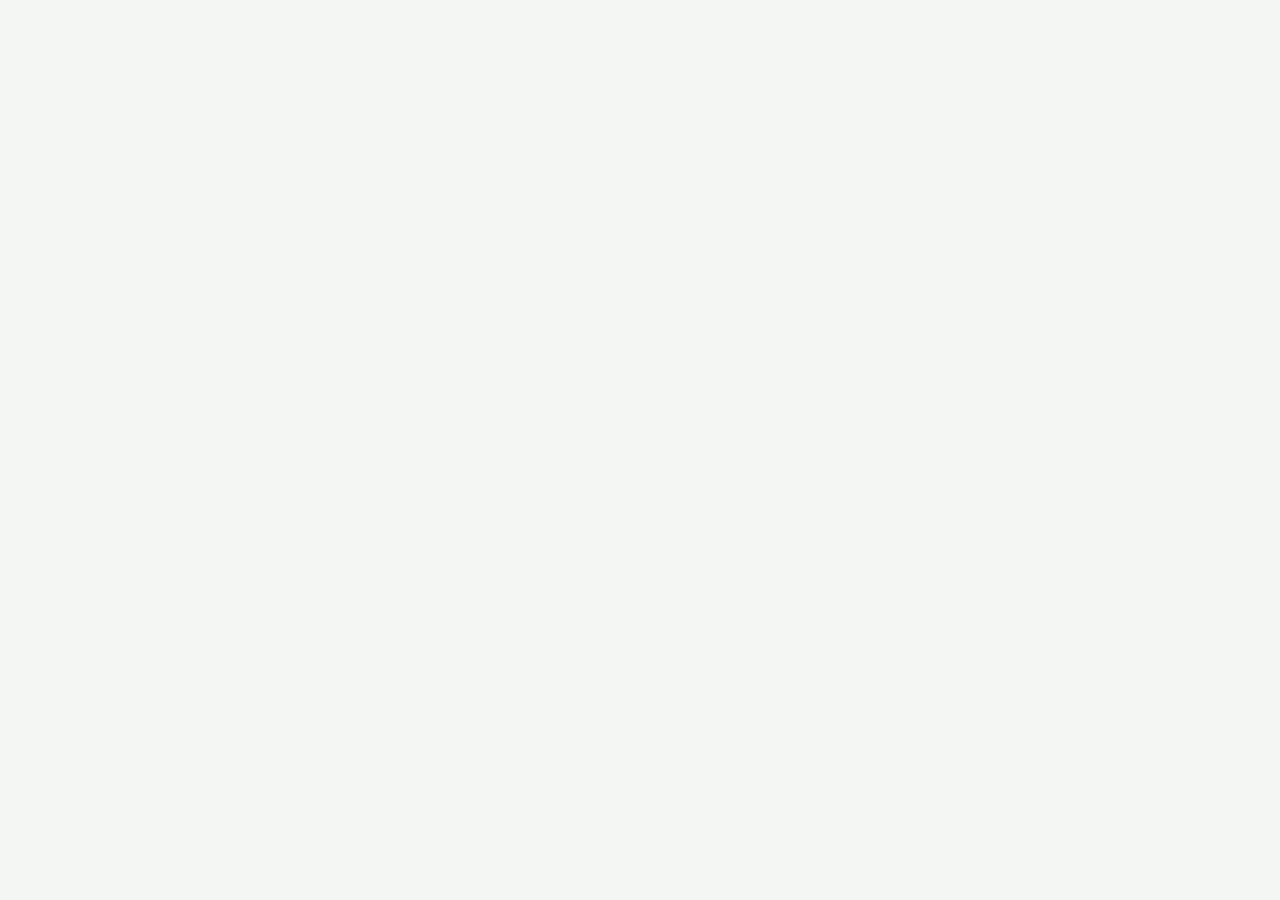
==== commit c1e11976: "chore: deploy dashboard updates" ====
--- a/legacy-dashboard/index.html
+++ b/legacy-dashboard/index.html
@@ -3,180 +3,95 @@
 <head>
   <meta charset="utf-8">
   <meta name="viewport" content="width=device-width, initial-scale=1">
-  <meta name="description" content="택이네조개전골 장현점 바다를품다 순위 트래커">
-  <title>택이네조개전골 장현점 · 순위 트래커</title>
-  <base href="../">
-  <link rel="stylesheet" href="tracker.css">
-  <link rel="stylesheet" href="dashboard.css">
-  <link rel="stylesheet" href="weekly-report.css?v=20261025-weekly-report">
-  <link rel="stylesheet" href="weekly-release.css?v=20261025-weekly-release">
-  <link rel="stylesheet" href="weekly-current-report.css?v=20261025-weekly-current-report">
-  <link rel="stylesheet" href="season-planner.css?v=20261025-season-planner">
-  <link rel="stylesheet" href="season-date-selection.css?v=20261025-season-date-selection">
-  <link rel="stylesheet" href="volume-trend.css?v=20261025-volume-trend">
-  <link rel="stylesheet" href="pending.css">
-  <link rel="stylesheet" href="legacy-dashboard/reference-ui.css?v=20261026-reference-ui">
+  <meta name="description" content="택이네조개전골 장현점 바다를품다 네이버 광고 대시보드">
+  <title>택이네조개전골 장현점 바다를품다 · 광고 대시보드</title>
+  <link rel="preconnect" href="https://cdn.jsdelivr.net">
+  <link rel="stylesheet" href="https://cdn.jsdelivr.net/npm/@stlite/browser@0.95.1/build/stlite.css">
   <style>
-    .keyword-row {
-      min-height: 44px;
-      margin: -1px 10px 0;
-      padding: 8px 13px;
-      border: 1px solid var(--line);
-      border-left: 3px solid transparent;
-      border-radius: 12px;
-      background: #fff;
+    html, body, #root { width: 100%; min-height: 100%; margin: 0; background: #f4f6f4; }
+    .loading-note {
+      position: fixed; z-index: 100; right: 18px; bottom: 18px;
+      padding: 10px 14px; border: 1px solid #dce2de; border-radius: 999px;
+      background: rgba(255,255,255,.92); color: #606762;
+      box-shadow: 0 10px 30px rgba(22,28,24,.08);
+      font: 700 11px/1.4 system-ui, sans-serif;
+      animation: hide-note .3s ease 12s forwards;
     }
-    .keyword-row:first-child { margin-top: 0; }
-    .keyword-row.selected {
-      border-color: #dce3eb;
-      border-left-color: var(--blue);
-      background: #f1f3f6;
-    }
-    .keyword-rank { font-size: 20px; }
-    .keyword-rank small { margin-left: 3px; }
-    .star { color: #68778a; font-size: 17px; }
-    .star.selected { color: var(--blue); }
-    .bars i.volume-bar--pending { height: 0 !important; background: transparent; }
-    .bars i.volume-bar--measured { background: #c9d1db; }
-    .bars i.volume-bar--peak { background: var(--blue); }
-    .bars i.volume-bar--current { border: 2px solid var(--ink); }
-    .months small { display: block; font-size: 8px; line-height: 1; }
-    .mission-card {
-      margin-top: 14px;
-      padding: 0;
-      border: 0;
-      border-radius: 0;
-      background: transparent;
-    }
-    .mission-card h2 { margin: 8px 0 7px; font-size: 20px; letter-spacing: -1px; }
-    .mission-card > p:not(.section-label) { font-size: 12px; line-height: 1.55; }
-    .mission-card details {
-      margin-top: 14px;
-      padding: 12px 0;
-      border-top: 1px solid #e5eaf0;
-      border-bottom: 1px solid #e5eaf0;
-    }
-    .mission-card summary { color: #42546a; }
-    .evidence { margin: 10px 0 0; font-size: 11px; }
-    .mission-actions { margin-top: 8px; }
-    .mission-actions a, .mission-actions button { padding: 9px 12px; border-radius: 8px; }
-    .mission-actions .ai-work-button { border: 0; background: #e8f0ff; color: var(--blue); }
-    .mission-actions button.done { background: #009d6c; }
-    .feedback { margin-top: 14px; }
-    #ai-work-dialog { width: min(460px, calc(100% - 32px)); }
-    #ai-work-dialog label { display: block; margin: 14px 0 6px; color: #4d6075; font-size: 12px; font-weight: 800; }
-    #ai-work-input, #ai-work-draft { width: 100%; padding: 10px; border: 1px solid #d7e0e8; border-radius: 8px; font: inherit; font-size: 13px; }
-    #ai-work-draft { min-height: 150px; margin-top: 12px; resize: vertical; line-height: 1.65; }
-    .ai-work-actions { display: flex; gap: 8px; margin-top: 10px; }
-    .ai-work-actions button { padding: 10px 12px; border: 0; border-radius: 8px; background: var(--blue); color: #fff; font-size: 12px; font-weight: 800; cursor: pointer; }
-    .ai-work-actions button:last-child { background: #edf2f7; color: #42546a; }
-    #ai-work-status { min-height: 18px; margin: 10px 0 0; color: #66778b; font-size: 11px; }
-    .season-card { padding: 16px; }
-    .season-card h2 { margin: 4px 0 12px; font-size: 16px; }
-    .season-calendar-list { display: grid; grid-template-columns: repeat(3, 1fr); gap: 6px; margin: 0; padding: 0; list-style: none; }
-    .season-calendar-list li { padding: 8px 5px; border: 1px solid #e2e8ef; border-radius: 8px; color: #64748b; text-align: center; font-size: 10px; }
-    .season-calendar-list b, .season-calendar-list span { display: block; }
-    .season-calendar-list b { margin-bottom: 2px; color: #24364b; font-size: 11px; }
-    .season-calendar-list li.current { border-color: #b7d0ff; background: #edf4ff; }
-    .season-calendar-list li.current b { color: var(--blue); }
-    .season-progress-row { display: flex; align-items: center; gap: 8px; margin-top: 12px; color: #64748b; font-size: 10px; }
-    .season-progress-track { flex: 1; height: 5px; overflow: hidden; border-radius: 99px; background: #e7edf4; }
-    .season-progress-track i { display: block; width: 0; height: 100%; border-radius: inherit; background: var(--blue); transition: width .2s; }
-    .season-stage-guide { margin-top: 13px; padding-top: 11px; border-top: 1px solid #e7ecf2; }
-    .season-stage-guide > p { margin: 0 0 7px; color: #526478; font-size: 10px; font-weight: 800; }
-    .season-stage-list { display: grid; grid-template-columns: repeat(2, minmax(0, 1fr)); gap: 5px 10px; margin: 0; padding: 0; list-style: none; }
-    .season-stage-list li { min-width: 0; }
-    .season-stage-list li:last-child { grid-column: 1 / -1; }
-    .season-stage-item { display: flex; width: 100%; gap: 5px; padding: 0; border: 0; background: transparent; color: #526478; text-align: left; font: inherit; font-size: 10px; line-height: 1.35; cursor: pointer; }
-    .season-stage-item time { color: var(--blue); white-space: nowrap; font-weight: 800; }
-    .season-stage-item span { min-width: 0; }
-    .season-stage-item em { display: block; color: #8a98a8; font-style: normal; font-size: 9px; }
-    .season-stage-item.current span { color: var(--blue); font-weight: 800; }
-    .season-stage-item.done { color: #8a98a8; text-decoration: line-through; }
-    .season-stage-item.done time { color: #6a9f91; }
+    .loading-note span { color: #03c75a; }
+    @keyframes hide-note { to { opacity: 0; visibility: hidden; } }
   </style>
 </head>
 <body>
-  <main class="tracker-page">
-    <section class="rank-keyword-shell">
-    <section class="rank-card" aria-labelledby="main-keyword">
-      <p class="eyebrow" id="main-keyword">거점키워드 · 장현동맛집 · 검색량(측정대기)</p>
-      <div class="rank-title"><strong>-</strong><span>위</span><em>순위(측정대기)</em></div>
-      <p class="rank-time">GitHub Actions에서 첫 순위를 측정합니다</p>
-      <div class="chart-pending" id="rank-chart-pending">첫 순위 측정 후 최근 14일 추이가 표시됩니다.</div>
-      <div class="date-row"><span>최근 14일 · 순위추이(측정대기)</span><span>오늘 · -</span></div>
-    </section>
-    <details class="keyword-fold" open>
-      <summary>추적키워드 보기 <span>⌃</span></summary>
-      <div class="keyword-tools"><p class="fold-help">키워드를 눌러보세요 · 그 키워드 순위가 어떻게 움직였는지 펼쳐져요</p><button type="button" id="keyword-add-open">+ 키워드 등록</button></div>
-      <p class="fold-help" id="keyword-sync-status" aria-live="polite">키워드 설정을 불러오는 중이에요.</p>
-      <div id="keyword-list"></div>
-      <div class="keyword-delete-line"><button type="button" id="keyword-delete">이 키워드 삭제</button><span>지금까지 순위 기록은 그대로 남아요</span></div>
-    </details>
-      <section class="keyword-panel" aria-label="장현동맛집 순위 상세">
-        <div class="panel-heading"><strong>순위(측정대기) <small>첫 수집 후 표시</small></strong><p>시작 -　 최고 -　 최저 -</p></div>
-        <div class="range-tabs" role="tablist" aria-label="순위 기간"><button class="active" data-period="1주" role="tab" aria-selected="true">1주</button><button data-period="1개월" role="tab">1개월</button><button data-period="3개월" role="tab">3개월</button><button data-period="전체" role="tab">전체</button></div>
-        <div class="chart-notes"><b id="peak-note">최고 -</b><span id="low-note">최저 -</span></div>
-        <div class="chart-pending detail-pending" id="detail-chart-pending">첫 순위 측정 후 기간별 추이가 표시됩니다.</div>
-        <p class="record-note">◇ 기록을 남기면 순위 변화와 함께 볼 수 있어요.</p>
-        <section class="search-volume"><div class="volume-head"><b>검색량</b><span><strong>검색량(측정대기)</strong> · 모바일 - / PC -</span></div><div class="bars" id="volume-bars" aria-label="최근 12개월 검색지수 추이"></div><div class="months" id="volume-months" aria-hidden="true"></div><div class="volume-pending">막대는 최근 12개월 검색지수(상대값)입니다.</div></section>
-        <p class="insight" id="volume-peak"><b>피크</b> 월별 검색지수 수집 후 표시됩니다.</p><p class="insight" id="volume-timing"><b class="mint">타이밍</b> 시즌 타이밍은 수집된 검색지수를 기준으로 안내합니다.</p><p class="ai-note"><b>AI 마케터:</b> 검색량과 순위 이력을 수집하는 중이에요. 결과가 쌓이면 실제 변화에 맞춰 안내합니다.</p>
-      </section>
-    </section>
+  <div class="loading-note"><span>●</span> Python 대시보드를 불러오는 중입니다</div>
+  <div id="root"></div>
+  <script type="module">
+    import { mount } from "https://cdn.jsdelivr.net/npm/@stlite/browser@0.95.1/build/stlite.js";
+    const contentVersion = Date.now().toString();
+    const versionedUrl = (path, version = contentVersion) => {
+      const url = new URL(path, new URL("../", window.location.href));
+      url.searchParams.set("v", version);
+      return url;
+    };
+    const appResponse = await fetch(versionedUrl("streamlit_app.py"), { cache: "no-store" });
+    if (!appResponse.ok) throw new Error(`Python app load failed: ${appResponse.status}`);
+    const appSource = await appResponse.text();
 
-    <section class="today-title"><div><p>은경이매장비서 · 오늘의 대시보드</p><h1>사장님, 오늘도 애쓰고 계시네요</h1></div><button type="button" class="text-button" id="guide-open">사용법 보기</button></section>
+    const files = { "streamlit_app.py": appSource };
+    for (const path of [
+      "dashboard_math.py",
+      "scripts/keyword_actions.py",
+      "data/campaign_weekly.json",
+      "data/keyword_analysis.json",
+      "data/connections.json",
+      "data/naver_place_daily.csv",
+      "data/naver_place_latest.json",
+    ]) {
+      const response = await fetch(versionedUrl(path), { cache: "no-store" });
+      if (response.ok) files[path] = await response.text();
+    }
+    const loadedSyncVersion = (() => {
+      try {
+        return JSON.parse(files["data/connections.json"] || "{}").generated_at || "";
+      } catch {
+        return "";
+      }
+    })();
 
-    <section class="mission-card" id="mission">
-      <p class="section-label">오늘 할 일</p><h2 id="mission-title">오늘 할 일을 준비하고 있어요</h2><p id="mission-summary">시즌 정보를 확인하는 중입니다.</p>
-      <details id="mission-evidence-details" open><summary>근거 보기 <span>자세히</span></summary><div class="evidence" id="mission-evidence"></div></details>
-      <div class="mission-actions"><button type="button" class="ai-work-button" id="ai-work-open">AI 작업실 열기</button><button type="button" id="mission-done" disabled>했어요, 기록해 주세요</button></div>
-      <div class="feedback"><span>도움됐어요?</span><button type="button" data-feedback="good">👍 도움됐어요</button><button type="button" data-feedback="bad">👎 도움안돼요</button></div>
-    </section>
+    mount(
+      {
+        entrypoint: "streamlit_app.py",
+        files,
+        requirements: ["plotly"],
+        streamlitConfig: {
+          "client.toolbarMode": "viewer",
+          "browser.gatherUsageStats": false,
+          "theme.base": "light",
+          "theme.primaryColor": "#03C75A",
+          "theme.backgroundColor": "#F4F6F4",
+          "theme.secondaryBackgroundColor": "#FFFFFF",
+          "theme.textColor": "#121413",
+        },
+      },
+      document.getElementById("root"),
+    );
 
-    <section class="summary-grid">
-      <article class="doing-well"><p class="section-label">잘하고 있는 것</p><p>첫 기록이 쌓이면 이번 주 완료한 관리 활동을 요약합니다.</p></article>
-      <article class="season-card" id="season-guide"><p class="section-label">연간 시즌 일정</p><h2 id="season-guide-title">다가오는 시즌을 확인하고 있어요</h2><ul class="season-calendar-list" id="season-calendar-list" aria-label="연간 제철 일정"></ul><div class="season-progress-row"><div class="season-progress-track" role="progressbar" aria-label="시즌 준비 완료" aria-valuemin="0" aria-valuemax="7" aria-valuenow="0"><i id="season-progress"></i></div><b id="season-count">완료 0 / 7</b></div><div class="season-stage-guide"><p>시즌 시작 전 준비 순서 · 눌러서 완료 표시</p><ol class="season-stage-list" id="season-stage-list"></ol></div></article>
-    </section>
-
-    <section class="quick-log" id="quick-log"><div class="quick-log__head"><div><p class="section-label">오늘 한 일 기록</p><h2>내가 적은 기록 <b id="log-count">0</b>건</h2></div><p>한 줄만 남겨도 순위를 읽는 단서가 돼요</p></div><div class="log-chips" role="group" aria-label="빠른 기록"><button type="button">사진 올렸어요</button><button type="button">소식 발행했어요</button><button type="button">리뷰 답글 달았어요</button><button type="button">가격·메뉴 정리했어요</button><button type="button">시즌 메뉴 정했어요</button><button type="button">체험단 후기 확인했어요</button></div><div class="log-entry"><input id="log-input" type="text" placeholder="오늘 한 일"><button type="button" id="log-submit">기록하기</button></div><ul id="log-list"></ul><p class="community-note">동료 사장님 활동 통계는 연결 후 표시됩니다.</p></section>
-
-    <section class="performance-page" id="performance" aria-labelledby="performance-title">
-      <a class="performance-back" href="#main-keyword">‹ 은경이매장비서</a>
-      <div class="performance-heading"><div><h1 id="performance-title">우리 가게 성과</h1><p id="performance-range-copy">최근 30일</p></div><label>기간 <select id="performance-period" aria-label="성과 조회 기간"><option value="recent30" selected>최근 30일</option><option value="previous-month">지난달</option><option value="current-month">이번 달</option></select></label></div>
-      <div class="performance-summary"><article><b>평균 순위</b><strong id="performance-average">-</strong></article><article><b>새 리뷰</b><strong id="performance-reviews">집계 대기</strong><em id="performance-review-note"></em></article></div>
-      <section class="performance-card performance-rank-card"><div class="performance-card-heading"><div><h2>순위와 내가 한 일</h2><p id="performance-keyword-copy">순위 이력을 불러오는 중이에요.</p></div><a href="#main-keyword">키워드별 ›</a></div><div class="performance-rank-chart" id="performance-rank-chart" aria-live="polite"></div><p class="performance-chart-note" id="performance-chart-note">순위와 기록이 쌓이면 함께 표시됩니다.</p></section>
-      <section class="performance-card performance-activity-card"><h2><span id="performance-activity-period">최근 30일</span> 한 일</h2><p>「오늘 기록」, 「했어요」, AI 작업실에서 한 일을 모았어요</p><ol id="performance-activity-list"></ol><button type="button" id="performance-activity-toggle" hidden></button></section>
-    </section>
-
-    <section class="weekly-report-page" id="weekly" aria-labelledby="weekly-report-title">
-      <a class="weekly-report-back" href="#main-keyword">‹ 은경이매장비서</a>
-      <h1 id="weekly-report-title">리포트</h1>
-      <nav class="report-tabs" aria-label="리포트 종류"><button type="button" class="selected" aria-current="page">주간 리포트</button><button type="button" disabled>라이벌 리포트</button><button type="button" disabled>리뷰 리포트</button><button type="button" disabled>광고 리포트</button></nav>
-      <p class="weekly-report-intro">이번 주 가게 흐름을 실제 기록으로 정리했어요</p>
-      <article class="weekly-release-card" id="weekly-release-card"><b>이번 주 리포트</b><span id="weekly-release-date">발행일을 계산 중이에요</span></article>
-      <button type="button" class="weekly-previous-link" id="weekly-previous-link" hidden><b id="weekly-previous-title">지난 리포트</b><span>이번 주 리포트 보기 ›</span></button>
-      <div id="weekly-report-detail" hidden><article class="weekly-summary-card"><p class="weekly-report-meta"><span id="weekly-place-name">은경이네</span><b id="weekly-range">기간을 불러오는 중</b></p><h2 id="weekly-headline">지난주 데이터를 정리하고 있어요</h2><div class="weekly-review-metric"><strong id="weekly-review-change">-</strong><span id="weekly-review-detail">리뷰 수집 자료를 불러오는 중이에요</span></div><div class="weekly-bars"><p><span>지난주</span><b id="weekly-current-count">-</b></p><i><em id="weekly-current-bar"></em></i><p><span>지난 2주 평균</span><b id="weekly-average-count">-</b></p><i class="outline"><em id="weekly-average-bar"></em></i></div><p id="weekly-comparison-copy" class="weekly-comparison-copy"></p></article>
-      <article class="weekly-task-card"><p><i>✎</i><b>이번 주 할 일</b></p><h2 id="weekly-task-title">이번 주 데이터를 확인해 주세요.</h2><div class="weekly-task-compare"><span>지난주 <b id="weekly-task-previous">-</b></span><span>지난 2주 평균 <b id="weekly-task-average">-</b></span></div><p id="weekly-task-note"></p><details><summary>근거 보기</summary><p id="weekly-task-evidence"></p></details></article>
-      <section class="weekly-detail-card"><div><strong id="weekly-detail-reviews">-</strong><span>새 리뷰</span></div><div><strong id="weekly-detail-reservations">-</strong><span>예약 신청 · 완료</span></div></section></div>
-      <section class="weekly-history-card"><h2>지난 리포트</h2><div id="weekly-history-list"></div></section>
-    </section>
-
-    <section class="season-planner-page" id="season" aria-labelledby="season-planner-title">
-      <a class="season-planner-back" href="#main-keyword">‹ 주간 리포트</a>
-      <div class="season-planner-heading"><div><p>🍂</p><h1 id="season-planner-title">대목 고르기</h1><span id="season-planner-subtitle">시즌 정보를 불러오는 중이에요</span></div><select id="season-month" aria-label="대목 달 선택"></select></div>
-      <div class="season-planner-stats"><article><b>이번 달 기회</b><strong id="season-opportunity-count">-</strong></article><article><b>준비 끝</b><strong id="season-complete-count">-</strong></article><article><b>지금 할 일</b><strong id="season-now-count">-</strong></article></div>
-      <section class="season-calendar-card"><h2 id="season-calendar-title">-</h2><p class="season-calendar-legend">□ 수요 오름　□ 준비　□ 글　□ 동네</p><div class="season-weekdays"><span>월</span><span>화</span><span>수</span><span>목</span><span>금</span><span>토</span><span>일</span></div><div class="season-month-grid" id="season-month-grid"></div><p>날짜를 누르면 그날 할 일이 아래에 펼쳐져요 · 시즌 기회는 설정된 일정 기준이에요</p></section>
-      <section class="season-focus-card" id="season-focus-card"><p id="season-focus-badge">준비 일정</p><h2 id="season-focus-title">시즌을 고르는 중이에요</h2><p id="season-focus-copy"></p><ol id="season-focus-stages"></ol><button type="button" id="season-focus-action" hidden></button></section>
-      <section class="season-other-card"><h2>우리 동네 이런 기회도</h2><div id="season-other-list"></div></section>
-      <section class="season-settings-card"><div><h2>내 시즌 설정</h2><a href="#season-guide">설정 바꾸기 ›</a></div><dl><dt>업종</dt><dd id="season-setting-industry">-</dd><dt>시즌</dt><dd id="season-setting-seasons">-</dd><dt>내 플레이스</dt><dd id="season-place-data">이번 달 데이터를 불러오는 중이에요</dd></dl></section>
-    </section>
-
-    <p class="more-label">여기까지가 오늘 볼 것 · 아래는 필요할 때만</p><section class="more-links" id="reports"><h2>은경이매장비서 자세히 보기</h2><a href="#weekly"><b>주간 리포트</b><span>실제 데이터가 쌓인 뒤 발행</span>›</a><a href="#rival"><b>라이벌 리포트</b><span>측정 설정 후 제공</span>›</a><a href="#review"><b>리뷰 리포트</b><span>연결 후 제공</span>›</a><a href="#performance"><b>우리 가게 성과</b><span>수집된 순위·리뷰·저장과 내가 한 일</span>›</a><a href="#season"><b>대목 고르기</b><span>달력에서 기회 날짜와 준비 순서</span>›</a></section>
-  </main>
-  <aside class="side-nav"><div class="side-nav-brand"><span aria-hidden="true">은</span><strong>은경이매장비서<br><small>은경이네</small></strong></div><p class="side-nav-home">홈</p><p class="side-nav-group">플레이스비서 <span aria-hidden="true">⌃</span></p><nav class="side-nav-menu" aria-label="플레이스비서 메뉴"><a href="#main-keyword">오늘의 순위</a><a href="#mission">오늘 할 일</a><a href="#weekly">주간 리포트</a><a href="#performance">우리 가게 성과</a><a href="#season">대목 고르기</a></nav></aside>
-  <dialog id="guide-dialog"><button class="dialog-close" aria-label="닫기">×</button><p class="section-label">사용 방법</p><h2>측정 결과를 확인해 보세요.</h2><ol><li>오늘 순위를 확인해요.</li><li>오늘 할 일 하나를 해요.</li><li>한 줄로 기록을 남겨요.</li></ol></dialog>
-  <dialog id="ai-work-dialog"><button class="dialog-close" aria-label="닫기">×</button><p class="section-label">AI 작업실</p><h2 id="ai-work-title">AI 초안 만들기</h2><p class="dialog-copy" id="ai-work-copy-description">매장 상황을 적으면 바로 쓸 수 있는 초안을 만듭니다.</p><label id="ai-work-label" for="ai-work-input">요청 내용</label><input id="ai-work-input" maxlength="500" autocomplete="off"><div class="ai-work-actions"><button type="button" id="ai-work-generate">AI로 만들기</button><button type="button" id="ai-work-copy" disabled>복사하기</button></div><textarea id="ai-work-draft" readonly aria-label="AI 생성 초안" placeholder="AI 초안을 만들면 여기에 표시됩니다."></textarea><p id="ai-work-status" aria-live="polite"></p></dialog>
-  <dialog id="keyword-dialog"><button class="dialog-close" aria-label="닫기">×</button><p class="section-label">추적키워드 등록</p><h2>매일 확인할 키워드를 적어주세요.</h2><p class="dialog-copy">등록하면 다음 순위 측정부터 기록됩니다.</p><form id="keyword-form"><label for="keyword-input">키워드</label><input id="keyword-input" maxlength="40" autocomplete="off" placeholder="예: 장현동 맛집" required><button type="submit">등록하기</button></form></dialog>
-  <script type="module" src="legacy-dashboard/tracker.js?v=20261025-season-date-selection"></script>
+    // A long-open dashboard keeps Stlite files in memory. Refresh it when the
+    // small connection manifest reports that a new automated collection ran.
+    window.setInterval(async () => {
+      try {
+        const response = await fetch(
+          versionedUrl("data/connections.json", Date.now().toString()),
+          { cache: "no-store" },
+        );
+        if (!response.ok) return;
+        const latestSyncVersion = (await response.json()).generated_at || "";
+        if (loadedSyncVersion && latestSyncVersion && latestSyncVersion !== loadedSyncVersion) {
+          window.location.reload();
+        }
+      } catch {
+        // Keep the current dashboard available during a transient network error.
+      }
+    }, 5 * 60 * 1000);
+  </script>
 </body>
 </html>
